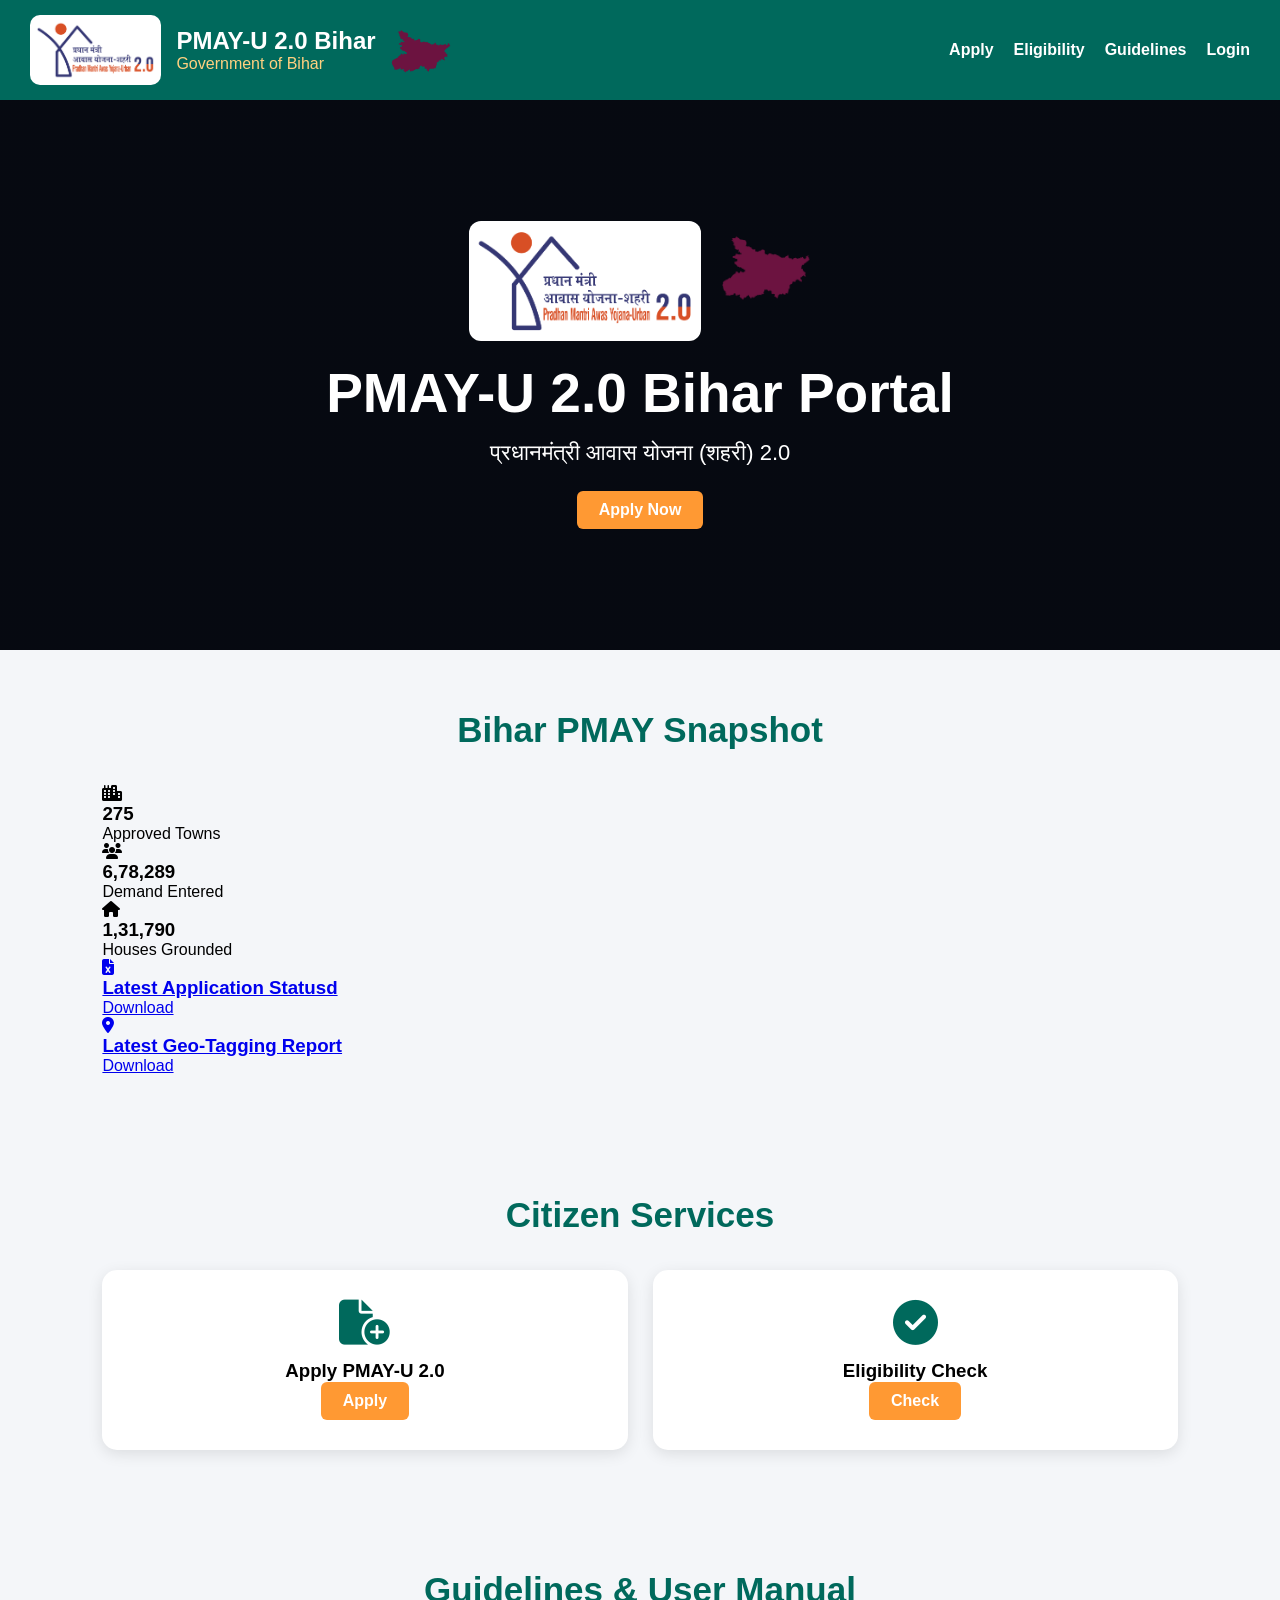
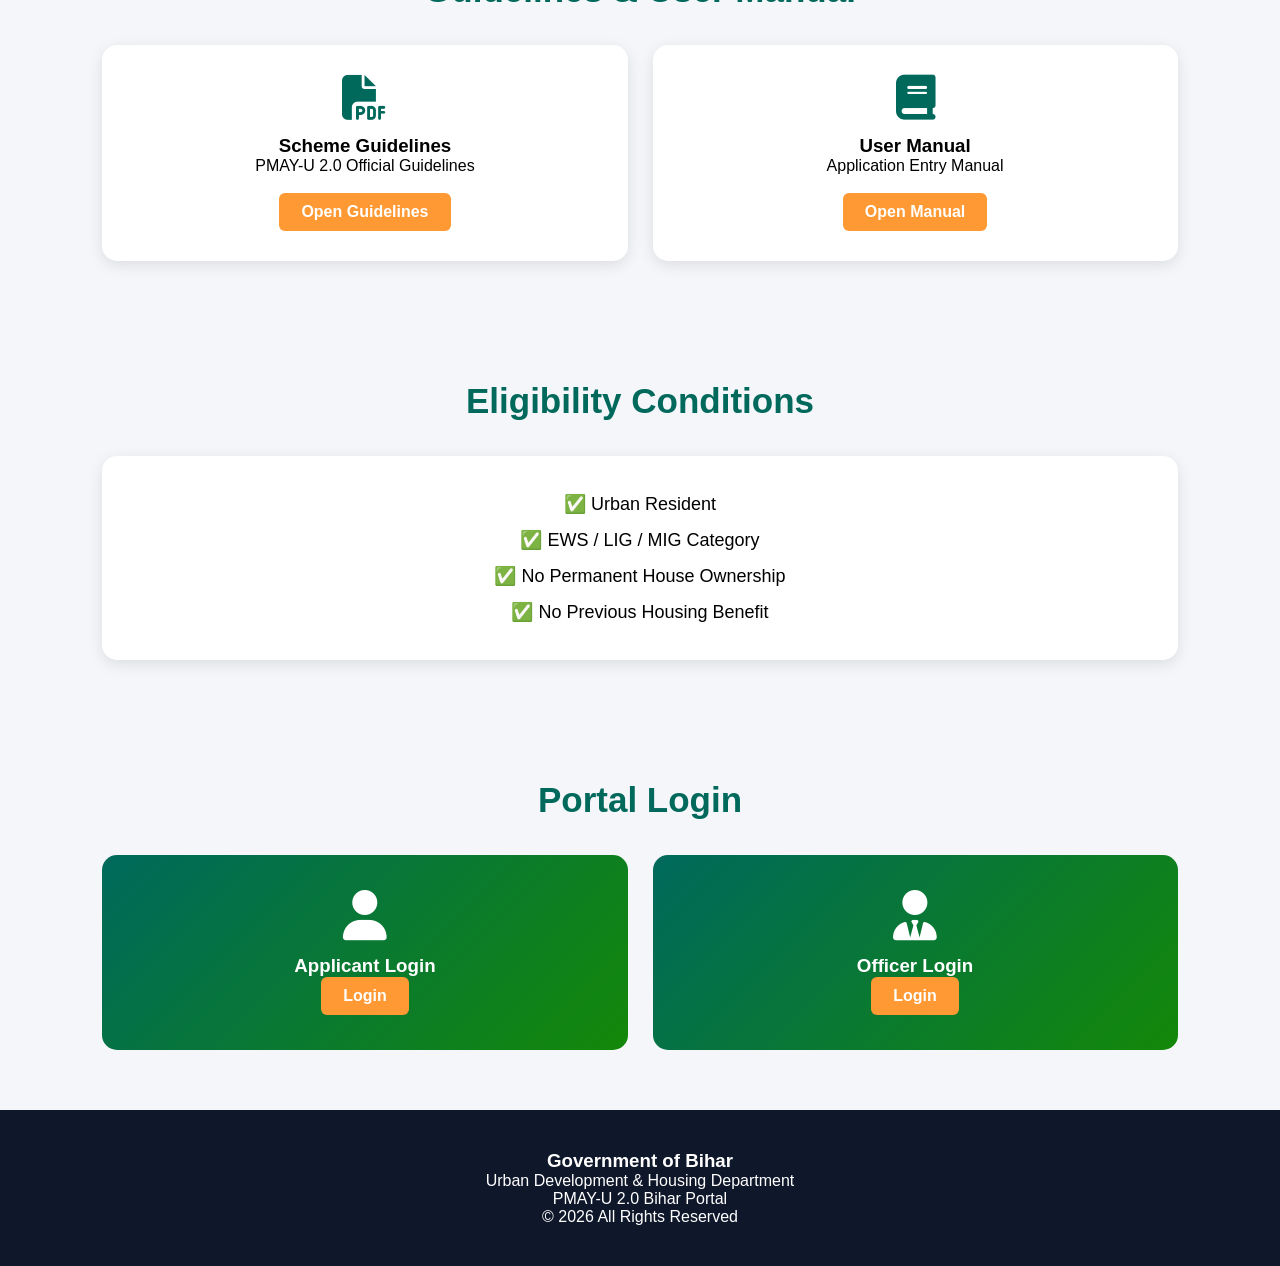
==== index.html @ 437e0c0e "Update index.html" ====
<!DOCTYPE html>
<html lang="hi">

<head>
    <meta charset="UTF-8">
    <meta name="viewport" content="width=device-width, initial-scale=1.0">
    <title>PMAY-U 2.0 Bihar Portal</title>

    <link rel="stylesheet" href="style.css">

    <link rel="stylesheet"
        href="https://cdnjs.cloudflare.com/ajax/libs/font-awesome/6.5.2/css/all.min.css">
</head>

<body>

    <!-- HEADER -->

    <header>
        <div class="navbar">

            <div class="logo-section">

                <img src="Image/pmay-logo.jpg" class="pmay-logo" alt="PMAY Logo">

                <div class="portal-title">
                    <h2>PMAY-U 2.0 Bihar</h2>
                    <p>Government of Bihar</p>
                </div>

                <img src="Image/State map_Bihar.jpg" class="bihar-map" alt="Bihar Map">

            </div>

            <div class="nav-links">
                <a href="#apply">Apply</a>
                <a href="#eligibility">Eligibility</a>
                <a href="#guidelines">Guidelines</a>
                <a href="#login">Login</a>
            </div>

        </div>
    </header>

    <!-- HERO -->

    <section class="hero">

        <div class="hero-content">

            <div class="hero-top">

                <img src="Image/pmay-logo.jpg" alt="PMAY Logo">

                <img src="Image/State map_Bihar.jpg" alt="Bihar Map">

            </div>

            <h1>PMAY-U 2.0 Bihar Portal</h1>

            <p>
                प्रधानमंत्री आवास योजना (शहरी) 2.0
            </p>

            <a href="https://pmaymis.gov.in/PMAYMIS2_2024/PMAY_SURVEY/EligiblityCheck.aspx"
                target="_blank"
                class="btn">
                Apply Now
            </a>

        </div>

    </section>

    <!-- STATS -->

    <section>

        <h2 class="section-title">Bihar PMAY Snapshot</h2>

        <div class="dashboard-grid">

    <div class="dashboard-card">
        <i class="fas fa-city"></i>
        <h3>275</h3>
        <p>Approved Towns</p>
    </div>

    <div class="dashboard-card">
        <i class="fas fa-users"></i>
        <h3>6,78,289</h3>
        <p>Demand Entered</p>
    </div>

    <div class="dashboard-card">
        <i class="fas fa-home"></i>
        <h3>1,31,790</h3>
        <p>Houses Grounded</p>
    </div>

    <a href="reports/Application_Status.xlsx"
       class="dashboard-card download-card">
        <i class="fas fa-file-excel"></i>
        <h3> Latest Application Statusd</h3>
        <p>Download</p>
    </a>

    <a href="reports/Geo_Tagging_Progress.xlsx"
       class="dashboard-card download-card">
        <i class="fas fa-map-marker-alt"></i>
        <h3>Latest Geo-Tagging Report</h3>
        <p>Download</p>
    </a>

</div>
    </section>

    <!-- SERVICES -->

    <section id="apply">

        <h2 class="section-title">Citizen Services</h2>

        <div class="services">

            <div class="service-card">

                <i class="fas fa-file-circle-plus"></i>

                <h3>Apply PMAY-U 2.0</h3>

                <a href="https://pmaymis.gov.in/PMAYMIS2_2024/PMAY_SURVEY/EligiblityCheck.aspx"
                    target="_blank"
                    class="btn">
                    Apply
                </a>

            </div>

            <div class="service-card">

                <i class="fas fa-circle-check"></i>

                <h3>Eligibility Check</h3>

                <a href="https://pmaymis.gov.in/PMAYMIS2_2024/PMAY_SURVEY/EligiblityCheck.aspx"
                    target="_blank"
                    class="btn">
                    Check
                </a>

            </div>

        </div>

    </section>

    <!-- GUIDELINES -->

  <section id="guidelines">

    <h2 class="section-title">
        Guidelines & User Manual
    </h2>

    <div class="services">

        <div class="service-card">

            <i class="fas fa-file-pdf"></i>

            <h3>Scheme Guidelines</h3>

            <p>PMAY-U 2.0 Official Guidelines</p>

            <br>

            <a href="https://pmaymis.gov.in/PMAYMIS2_2024/Scheme_Guidelines.aspx#gsc.tab=0"
               target="_blank"
               class="btn">

               Open Guidelines

            </a>

        </div>

        <div class="service-card">

            <i class="fas fa-book"></i>

            <h3>User Manual</h3>

            <p>Application Entry Manual</p>

            <br>

            <a href="https://pmaymis.gov.in/PMAYMIS2_2024/PDF/UserManual/BeneficairyApplication_for_SoP_27_12_24.pdf"
               target="_blank"
               class="btn">

               Open Manual

            </a>

        </div>

    </div>

</section>

    <!-- ELIGIBILITY -->

    <section id="eligibility">

        <h2 class="section-title">Eligibility Conditions</h2>

        <div class="card">

            <p class="eligibility-text">

                ✅ Urban Resident <br>
                ✅ EWS / LIG / MIG Category <br>
                ✅ No Permanent House Ownership <br>
                ✅ No Previous Housing Benefit

            </p>

        </div>

    </section>

    <!-- LOGIN -->

    <section id="login">

        <h2 class="section-title">Portal Login</h2>

        <div class="login-grid">

            <div class="login-card">

                <i class="fas fa-user"></i>

                <h3>Applicant Login</h3>

                <a href="https://pmaymis.gov.in/PMAYMIS2_2024/PMAY_SURVEY/Applicant_Login.aspx"
                    target="_blank"
                    class="btn">
                    Login
                </a>

            </div>

            <div class="login-card">

                <i class="fas fa-user-tie"></i>

                <h3>Officer Login</h3>

                <a href="https://pmaymis.gov.in/PMAYMIS2_2024/Auth/Login.aspx"
                    target="_blank"
                    class="btn">
                    Login
                </a>

            </div>

        </div>

    </section>

    <footer>

        <h3>Government of Bihar</h3>

        <p>Urban Development & Housing Department</p>

        <p>PMAY-U 2.0 Bihar Portal</p>

        <p>© 2026 All Rights Reserved</p>

    </footer>

</body>

</html>
---- style.css ----
*{
margin:0;
padding:0;
box-sizing:border-box;
font-family:Segoe UI,sans-serif;
}

body{
background:#f4f6f9;
}

header{
background:#00695c;
padding:15px 30px;
position:sticky;
top:0;
z-index:1000;
}

.navbar{
display:flex;
justify-content:space-between;
align-items:center;
}

.logo-section{
display:flex;
align-items:center;
gap:15px;
}

.pmay-logo{
height:70px;
background:white;
padding:5px;
border-radius:10px;
}

.bihar-map{
height:60px;
border-radius:8px;
}

.portal-title h2{
color:white;
}

.portal-title p{
color:#ffd180;
}

.nav-links{
display:flex;
gap:20px;
}

.nav-links a{
color:white;
text-decoration:none;
font-weight:bold;
}

.hero{
height:550px;
background:linear-gradient(rgba(0,0,0,.6),rgba(0,0,0,.6));
display:flex;
justify-content:center;
align-items:center;
text-align:center;
color:white;
background-color:#0f172a;
}

.hero-top{
display:flex;
justify-content:center;
gap:20px;
margin-bottom:20px;
}

.hero-top img:first-child{
height:120px;
background:white;
padding:5px;
border-radius:12px;
}

.hero-top img:last-child{
height:90px;
}

.hero h1{
font-size:55px;
margin-bottom:15px;
}

.hero p{
font-size:22px;
margin-bottom:25px;
}

.btn{
display:inline-block;
padding:12px 25px;
background:#ff9933;
color:white;
text-decoration:none;
border-radius:8px;
font-weight:bold;
}

.btn{
    display:inline-block;
    padding:10px 22px;
    background:#ff9933;
    color:#fff;
    text-decoration:none;
    border-radius:6px;
    font-weight:600;
    transition:.3s;
}

.btn:hover{
    background:#e67e00;
}

section{
padding:60px 8%;
}

.section-title{
text-align:center;
margin-bottom:35px;
color:#00695c;
font-size:35px;
}

.stats,
.services,
.login-grid{
display:grid;
grid-template-columns:repeat(auto-fit,minmax(250px,1fr));
gap:25px;
}

.card,
.service-card{
background:white;
padding:30px;
border-radius:15px;
box-shadow:0 4px 15px rgba(0,0,0,.1);
text-align:center;
}

.card i,
.service-card i{
font-size:45px;
color:#00695c;
margin-bottom:15px;
}

.login-card{
background:linear-gradient(135deg,#00695c,#138808);
padding:35px;
color:white;
border-radius:15px;
text-align:center;
}

.login-card i{
font-size:50px;
margin-bottom:15px;
}

.eligibility-text{
font-size:18px;
line-height:2;
}

footer{
background:#0f172a;
color:white;
text-align:center;
padding:40px;
}

@media(max-width:768px){

.navbar{
flex-direction:column;
gap:15px;
}

.nav-links{
flex-wrap:wrap;
justify-content:center;
}

.hero h1{
font-size:36px;
}

.hero p{
font-size:18px;
}

.pmay-logo{
height:55px;
}

.bihar-map{
height:45px;
}

}
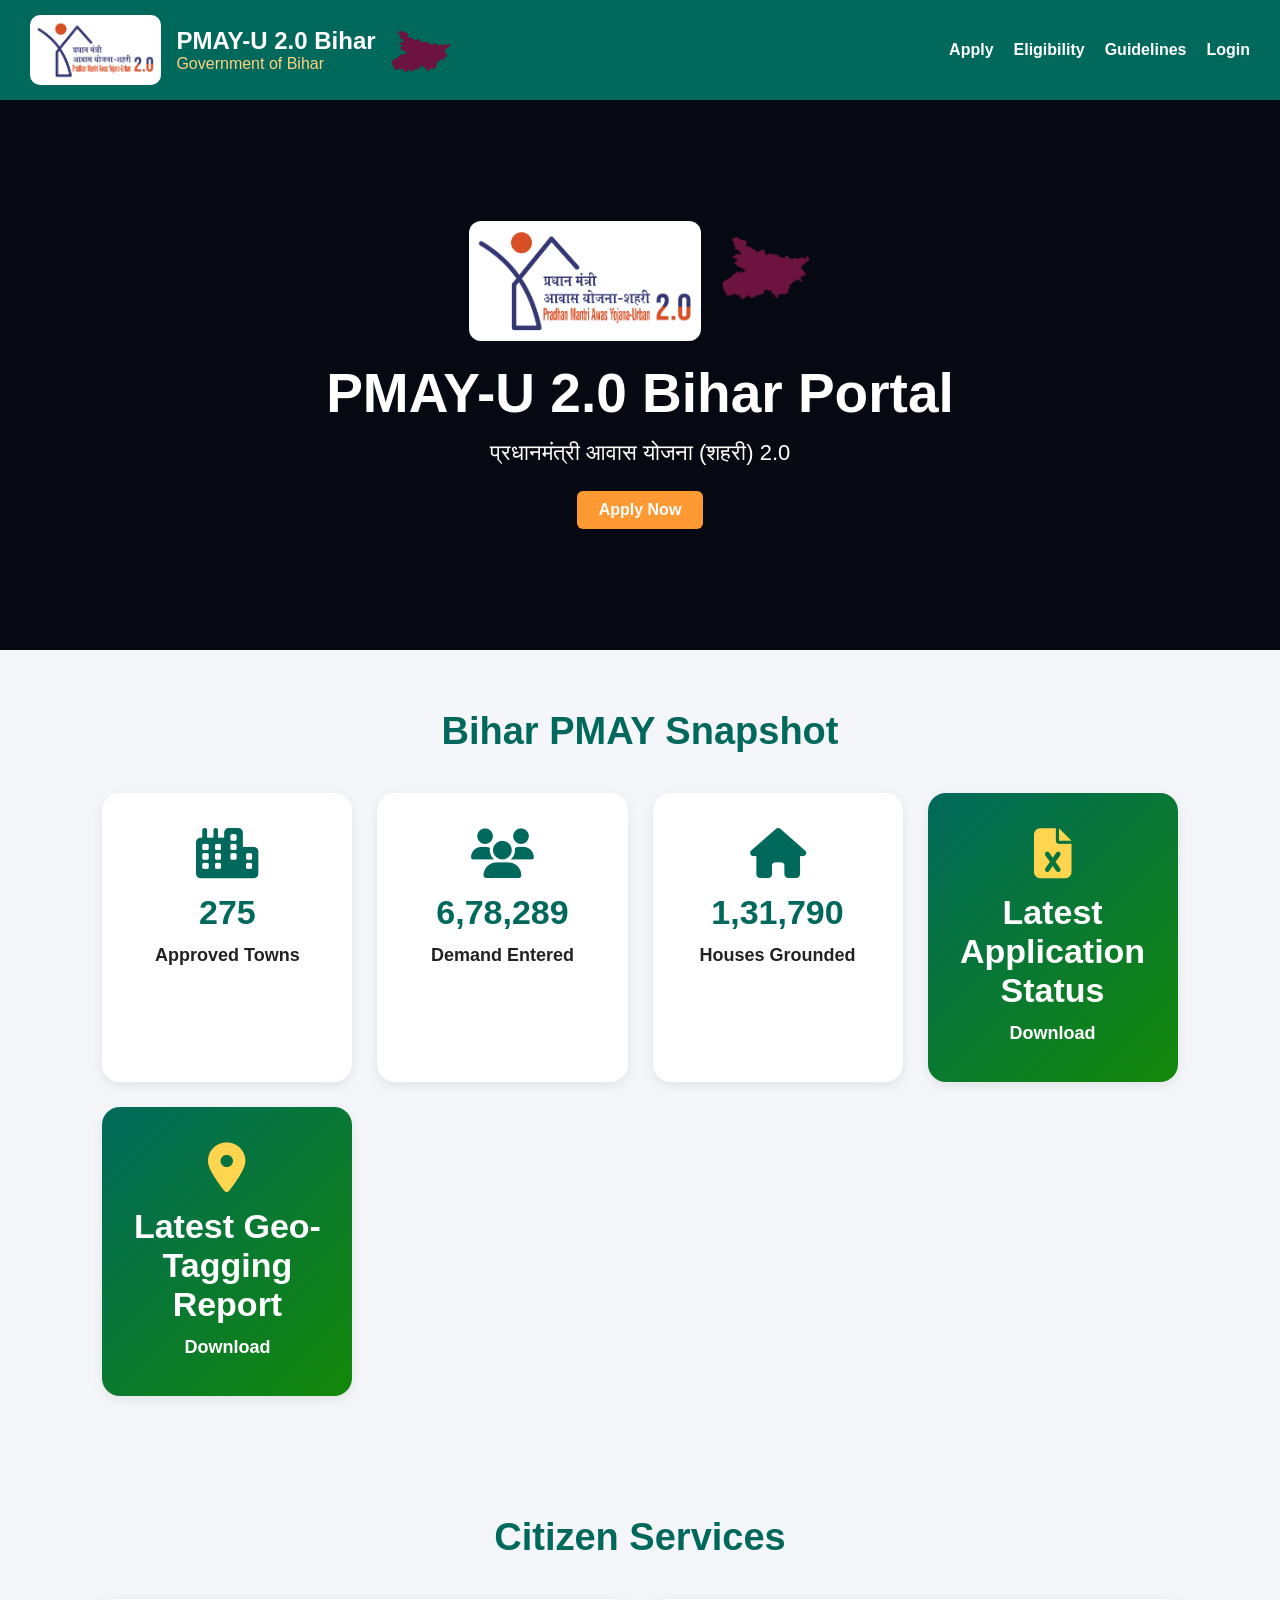
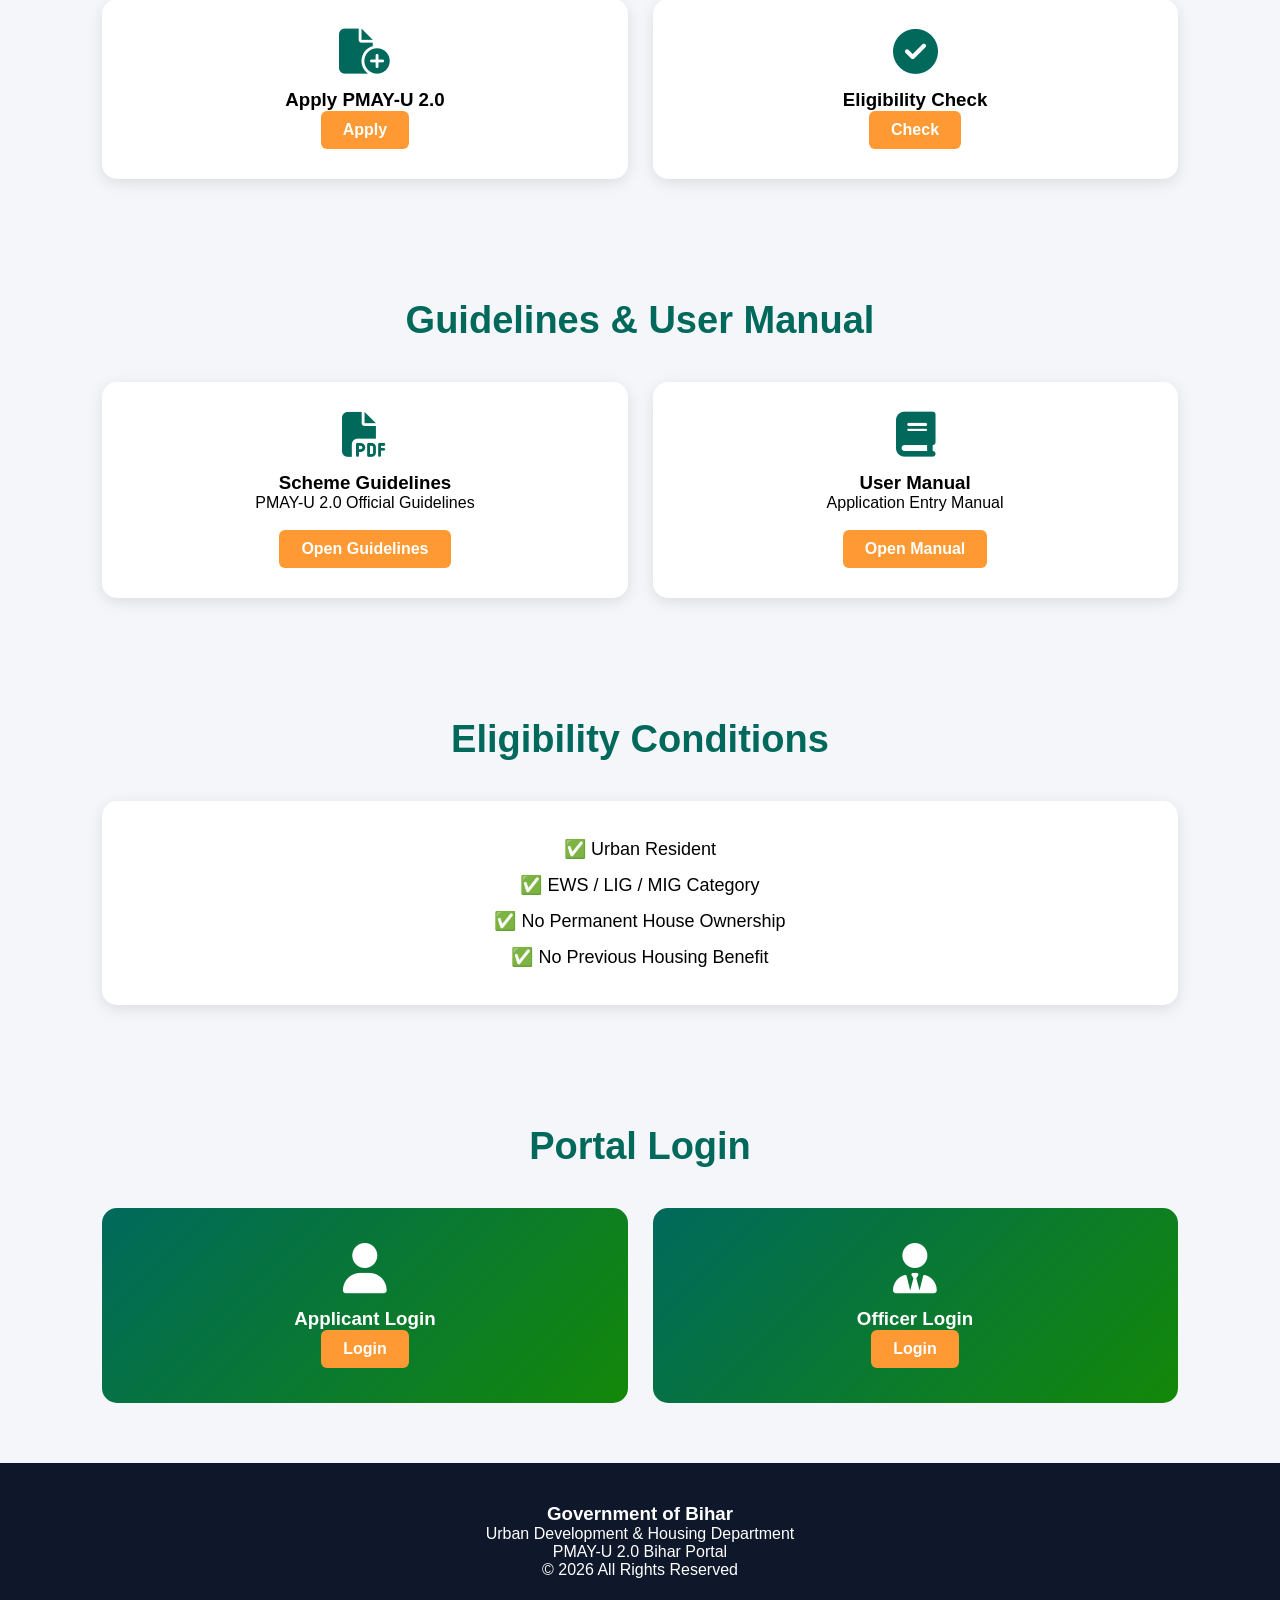
==== commit 93815836: "Update index.html" ====
--- a/index.html
+++ b/index.html
@@ -101,7 +101,7 @@
     <a href="reports/Application_Status.xlsx"
        class="dashboard-card download-card">
         <i class="fas fa-file-excel"></i>
-        <h3> Latest Application Statusd</h3>
+        <h3> Latest Application Status</h3>
         <p>Download</p>
     </a>
 
--- a/style.css
+++ b/style.css
@@ -213,3 +213,148 @@
 }
 
 }
+
+/* =========================
+   PMAY BIHAR SNAPSHOT CSS
+========================= */
+
+*{
+    margin:0;
+    padding:0;
+    box-sizing:border-box;
+    font-family:'Segoe UI',sans-serif;
+}
+
+body{
+    background:#f4f6f9;
+}
+
+/* Section */
+
+.snapshot{
+    padding:60px 8%;
+}
+
+.section-title{
+    text-align:center;
+    font-size:38px;
+    font-weight:700;
+    color:#00695c;
+    margin-bottom:40px;
+}
+
+/* Grid */
+
+.dashboard-grid{
+    display:grid;
+    grid-template-columns:repeat(auto-fit,minmax(250px,1fr));
+    gap:25px;
+}
+
+/* Cards */
+
+.dashboard-card{
+    background:#ffffff;
+    border-radius:18px;
+    padding:35px 25px;
+    text-align:center;
+    text-decoration:none;
+    color:#222;
+
+    box-shadow:
+    0 4px 12px rgba(0,0,0,0.08);
+
+    transition:all .3s ease;
+}
+
+.dashboard-card:hover{
+    transform:translateY(-8px);
+    box-shadow:
+    0 12px 25px rgba(0,0,0,0.15);
+}
+
+/* Icons */
+
+.dashboard-card i{
+    font-size:50px;
+    margin-bottom:15px;
+    color:#00695c;
+}
+
+/* Numbers */
+
+.dashboard-card h3{
+    font-size:34px;
+    color:#00695c;
+    margin-bottom:10px;
+    font-weight:700;
+}
+
+/* Text */
+
+.dashboard-card p{
+    font-size:18px;
+    font-weight:600;
+    line-height:1.5;
+}
+
+/* Download Cards */
+
+.download-card{
+    background:linear-gradient(
+    135deg,
+    #00695c,
+    #138808
+    );
+
+    color:#ffffff;
+}
+
+.download-card i{
+    color:#ffd54f;
+}
+
+.download-card h3{
+    color:#ffffff;
+}
+
+.download-card p{
+    color:#ffffff;
+}
+
+.download-card:hover{
+    background:linear-gradient(
+    135deg,
+    #004d40,
+    #0b6405
+    );
+}
+
+/* Mobile */
+
+@media(max-width:768px){
+
+    .snapshot{
+        padding:40px 5%;
+    }
+
+    .section-title{
+        font-size:30px;
+    }
+
+    .dashboard-card{
+        padding:30px 20px;
+    }
+
+    .dashboard-card h3{
+        font-size:28px;
+    }
+
+    .dashboard-card p{
+        font-size:16px;
+    }
+
+    .dashboard-card i{
+        font-size:42px;
+    }
+}
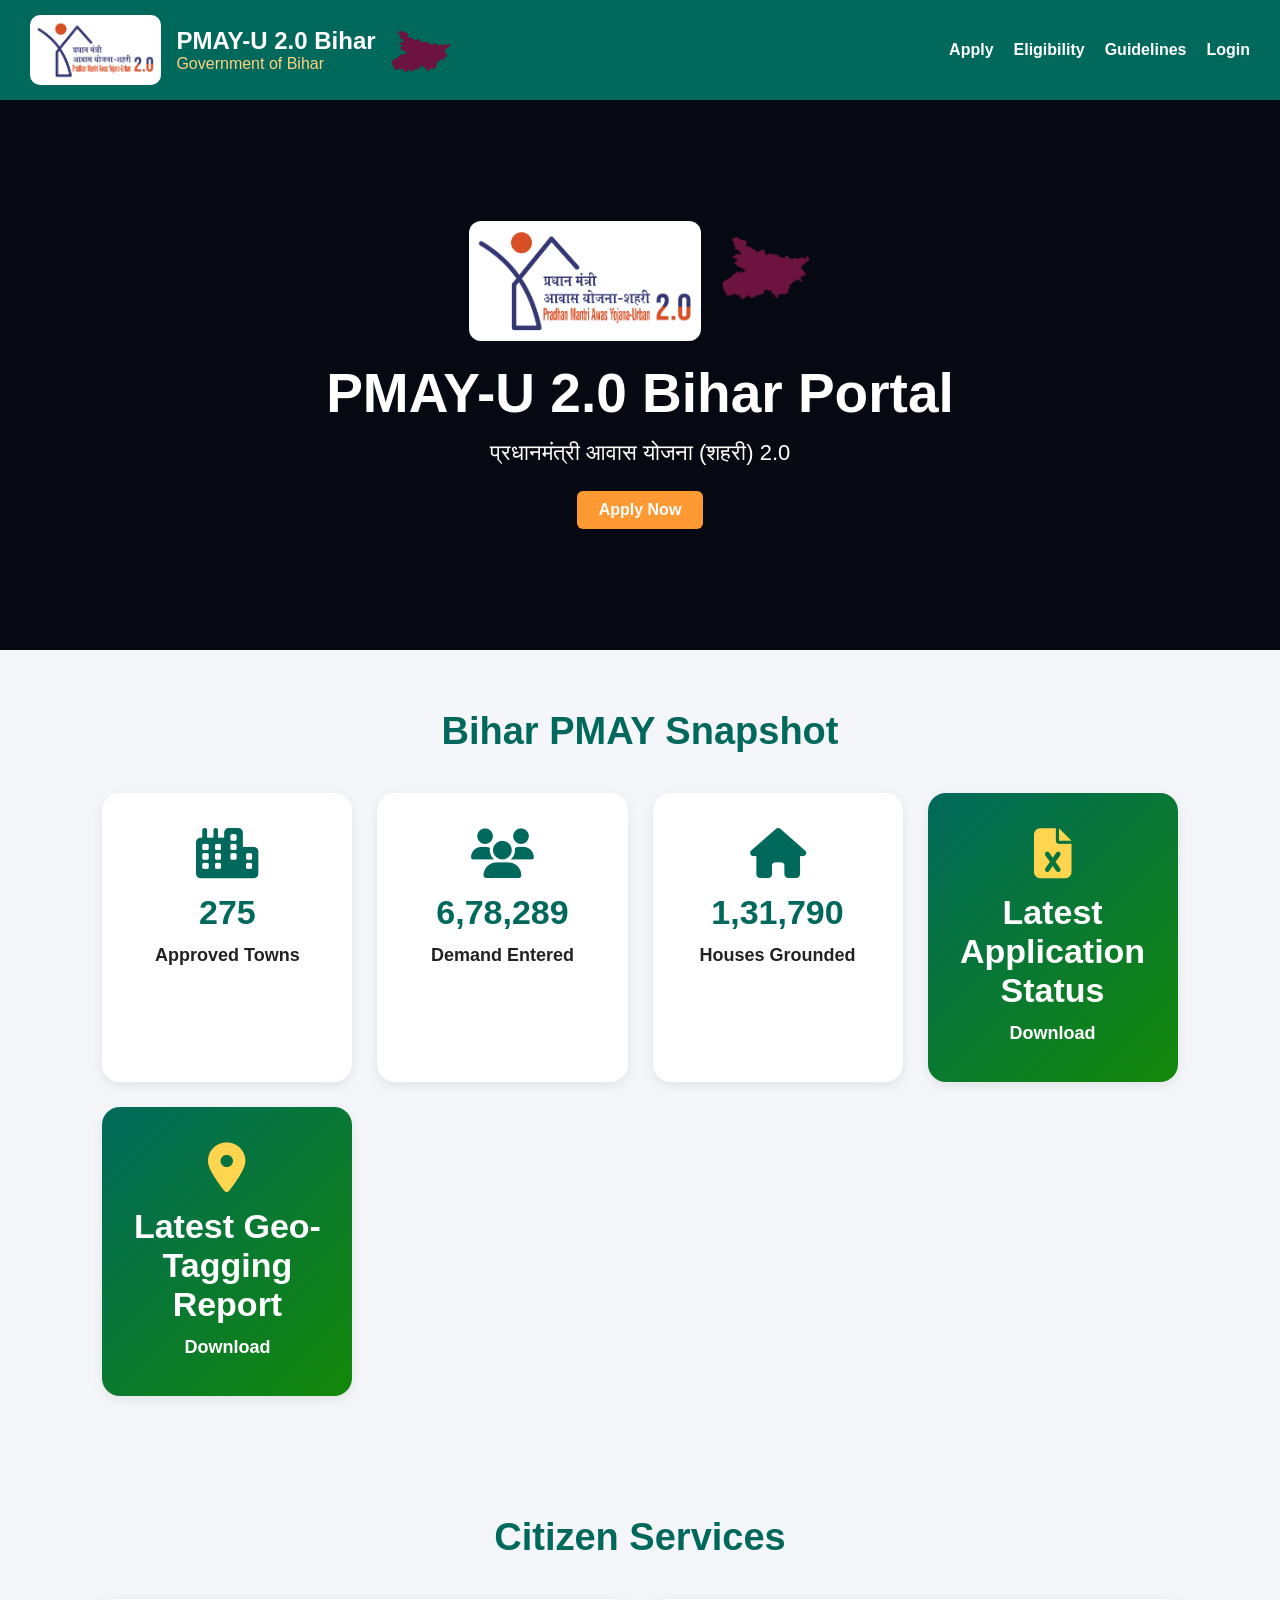
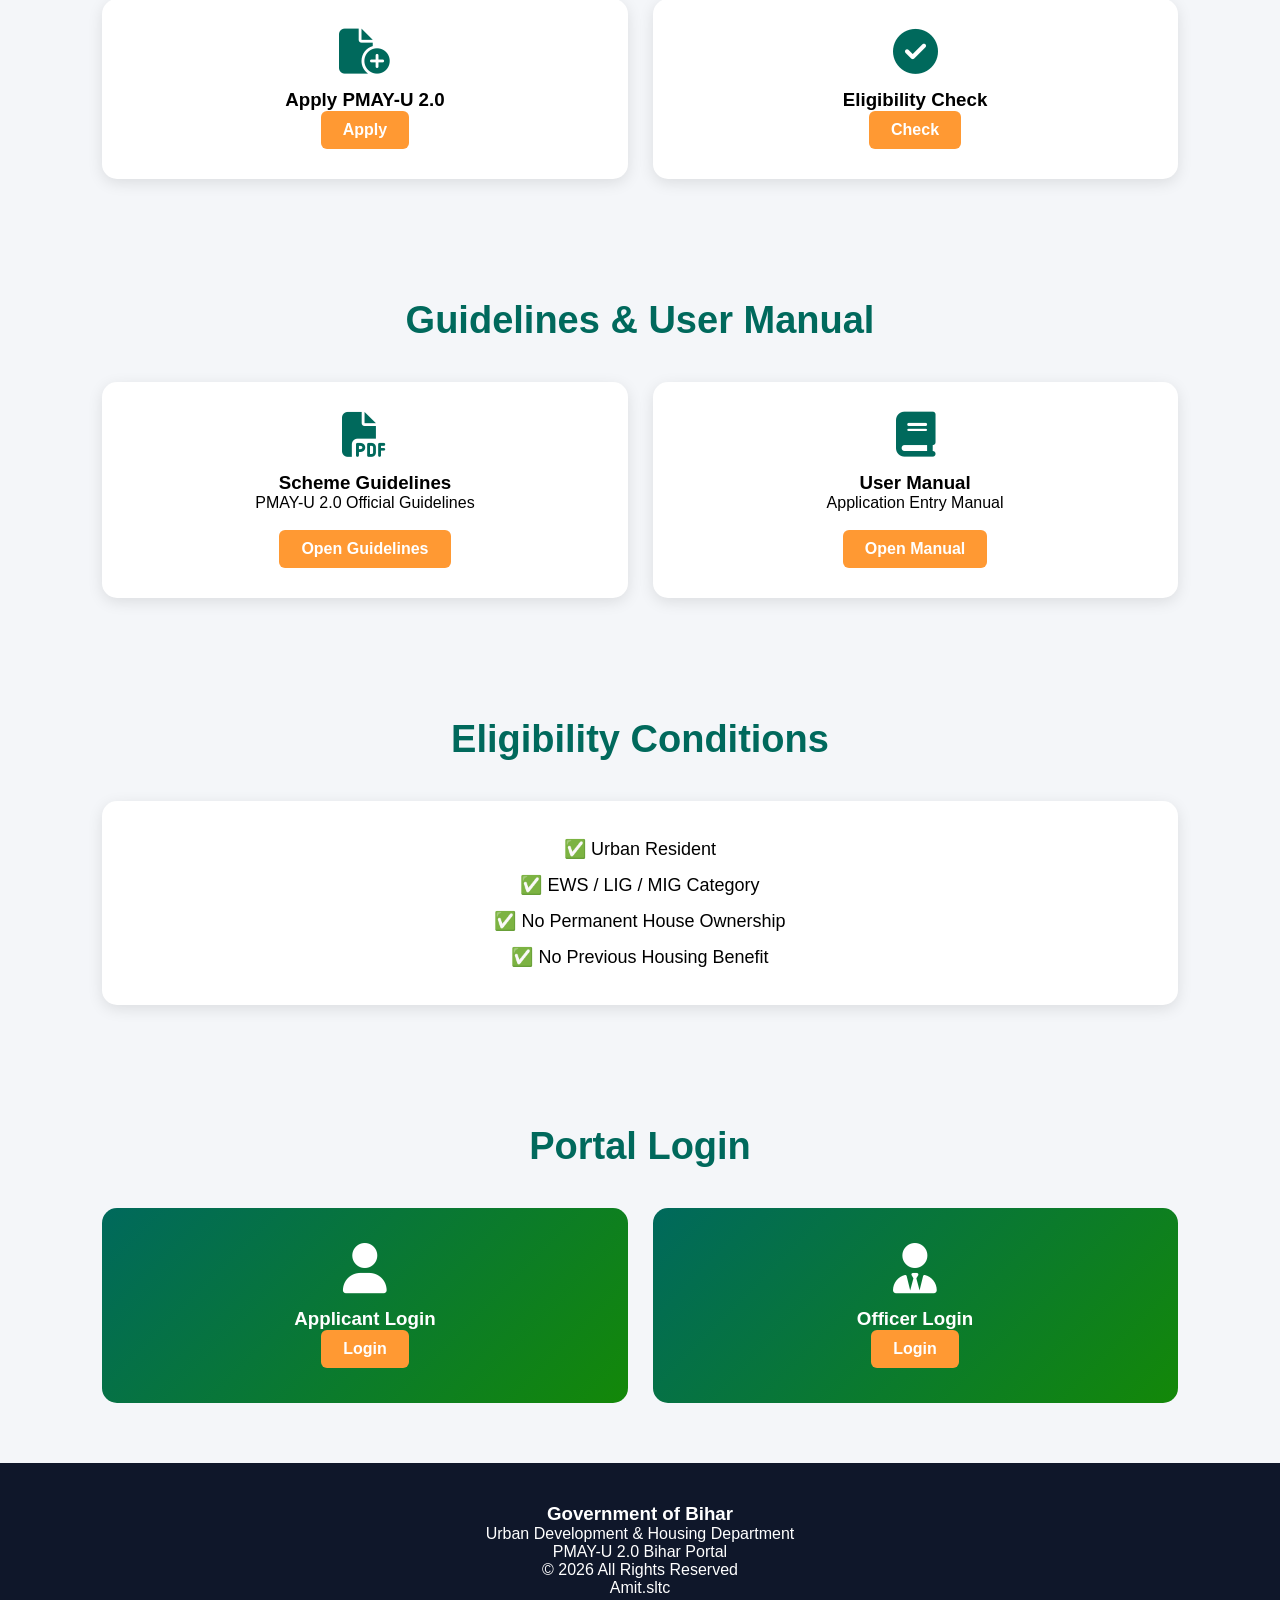
==== commit 8977000a: "Update index.html" ====
--- a/index.html
+++ b/index.html
@@ -279,7 +279,7 @@
         <p>PMAY-U 2.0 Bihar Portal</p>
 
         <p>© 2026 All Rights Reserved</p>
-
+        <p>Amit.sltc </p>
     </footer>
 
 </body>
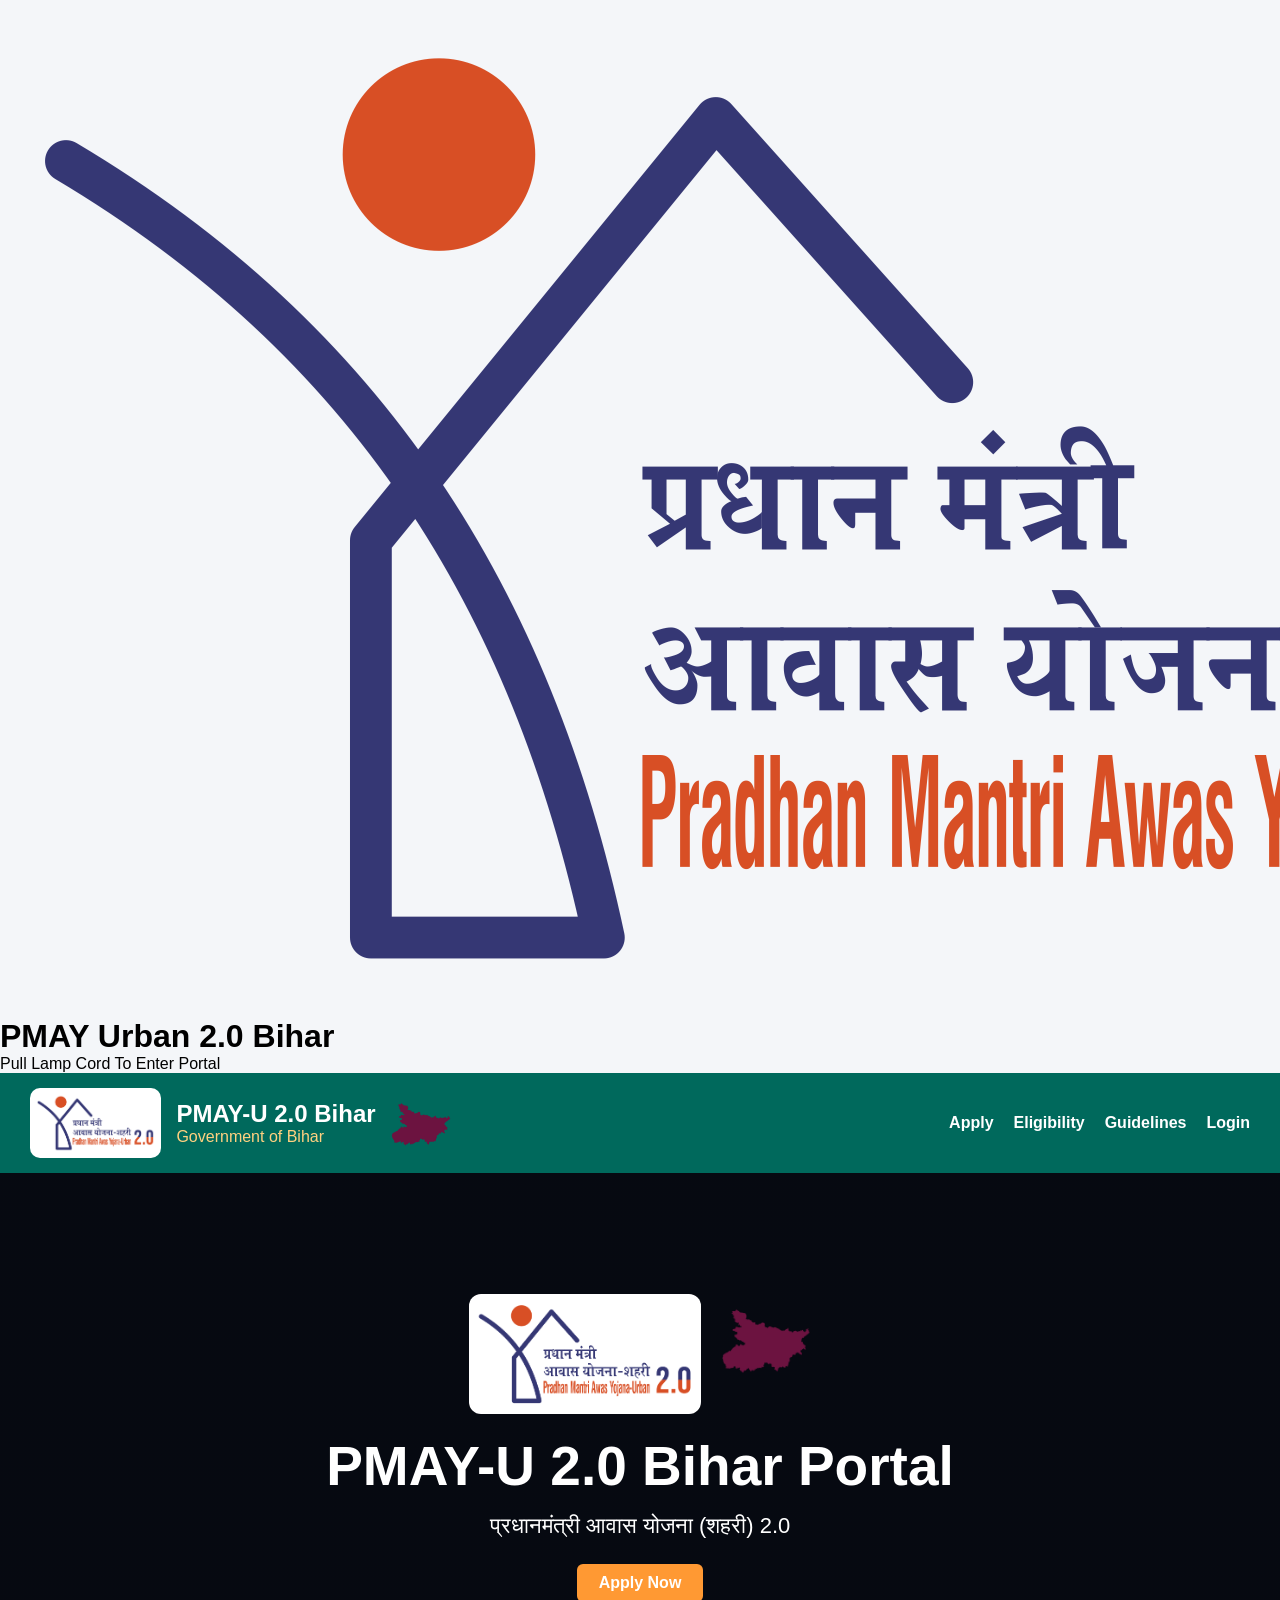
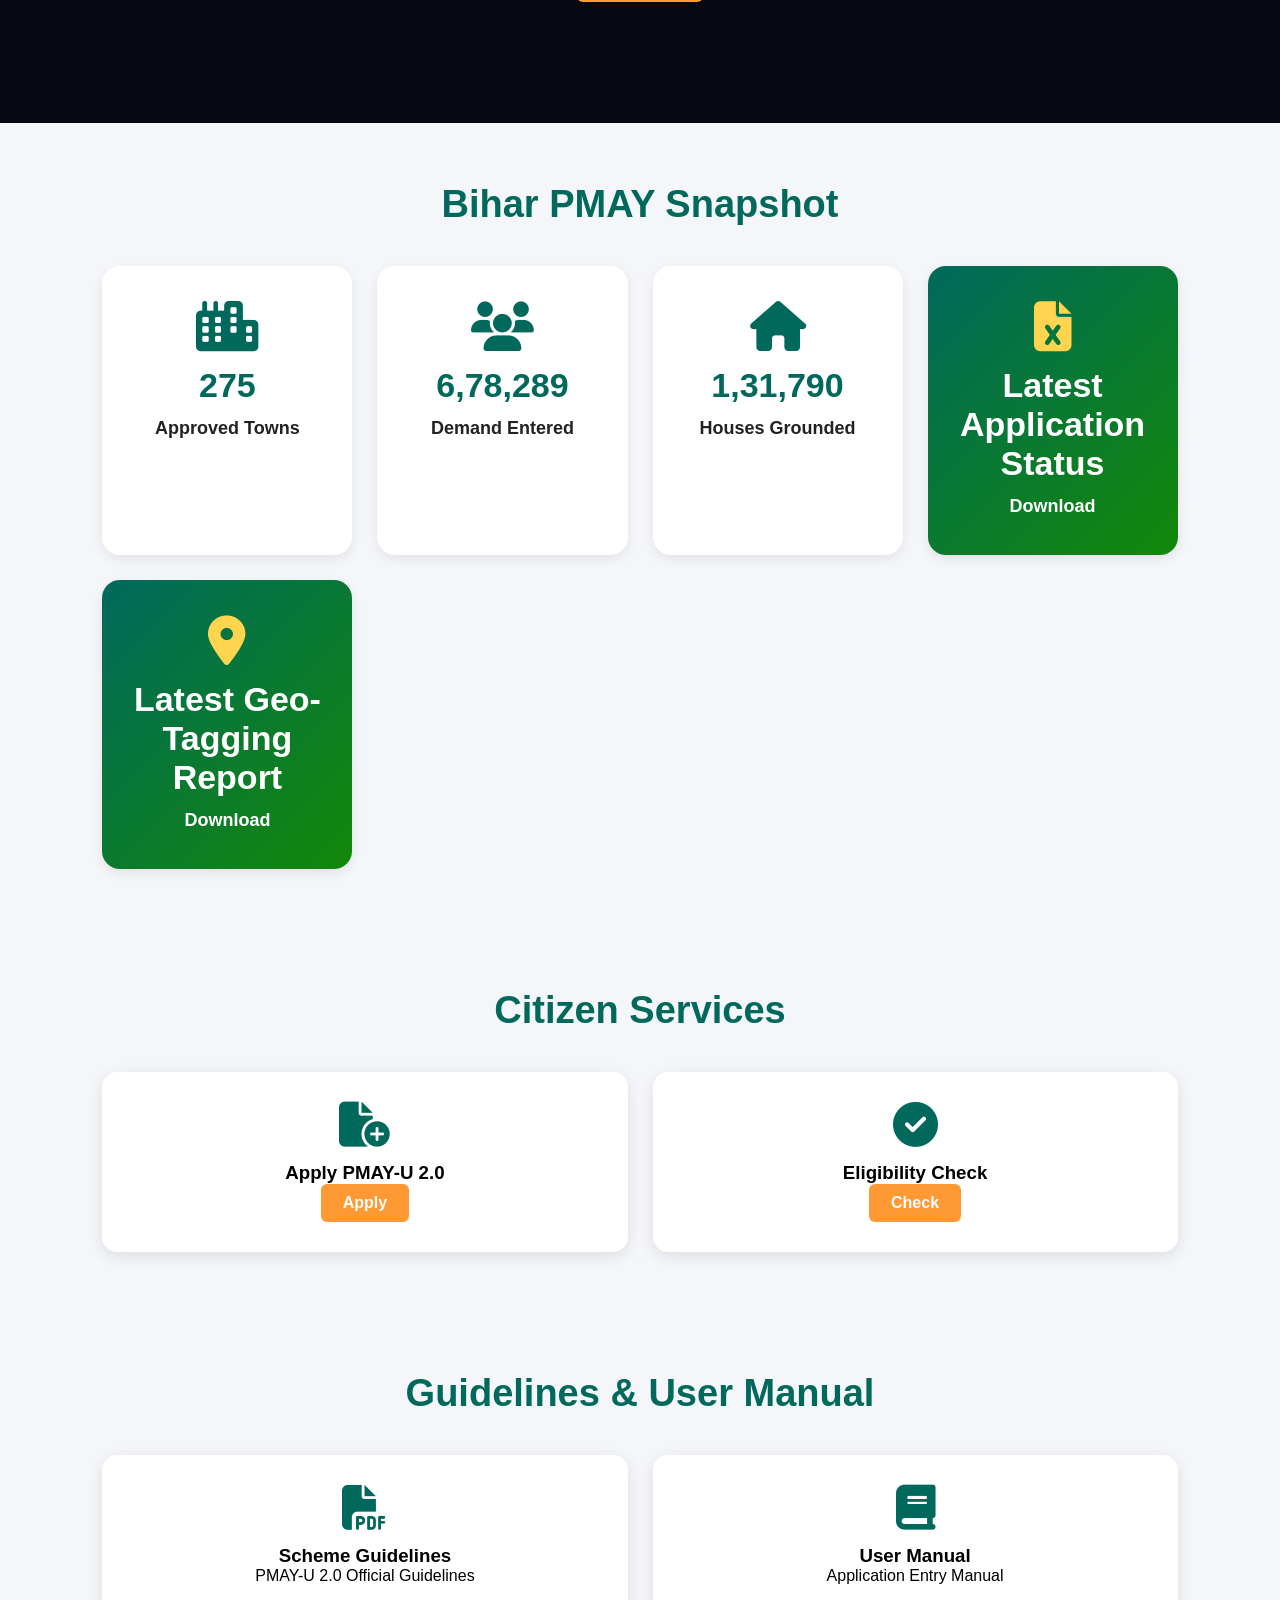
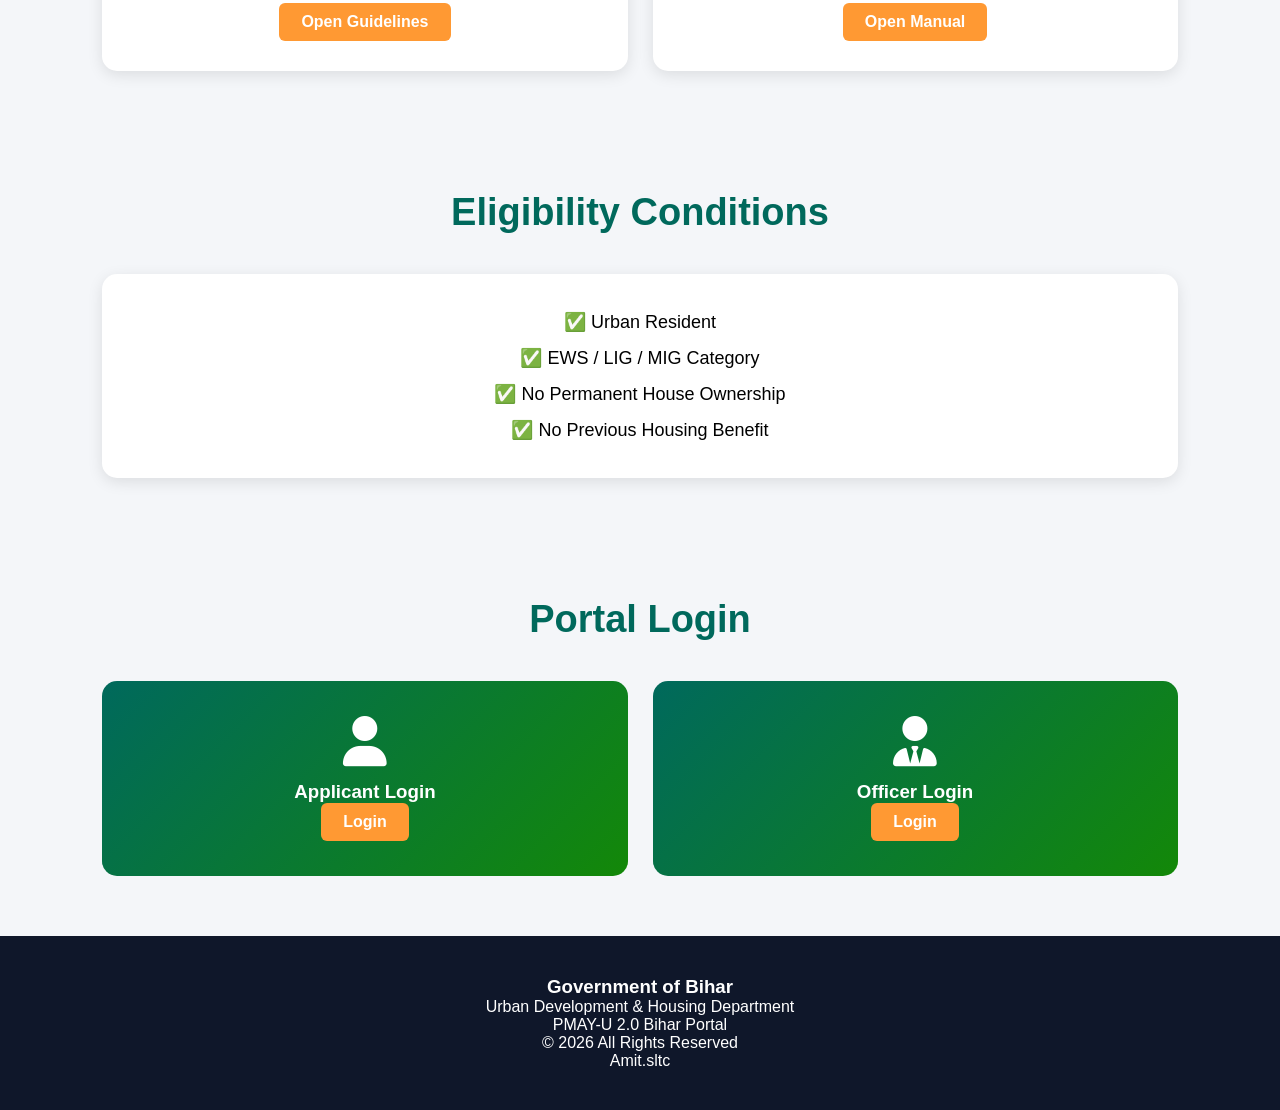
==== commit 045786c5: "Update index.html" ====
--- a/index.html
+++ b/index.html
@@ -13,7 +13,32 @@
 </head>
 
 <body>
-
+<!-- Welcome Screen Start -->
+<div id="welcomeScreen">
+
+    <div class="lamp-container">
+
+        <div id="lightGlow"></div>
+
+        <div class="lamp-head">
+            <div id="bulb"></div>
+        </div>
+
+        <div id="rope">
+            <div class="rope-ball"></div>
+        </div>
+
+    </div>
+
+    <div class="welcome-content">
+        <img src="Image/pmay-logo.jpg" class="welcome-logo">
+        <h1>PMAY Urban 2.0 Bihar</h1>
+        <p>Pull Lamp Cord To Enter Portal</p>
+    </div>
+
+</div>
+
+<div id="portalContent">
     <!-- HEADER -->
 
     <header>
@@ -281,6 +306,9 @@
         <p>© 2026 All Rights Reserved</p>
         <p>Amit.sltc </p>
     </footer>
+</div>
+
+<script src="script.js"></script>
 
 </body>
 
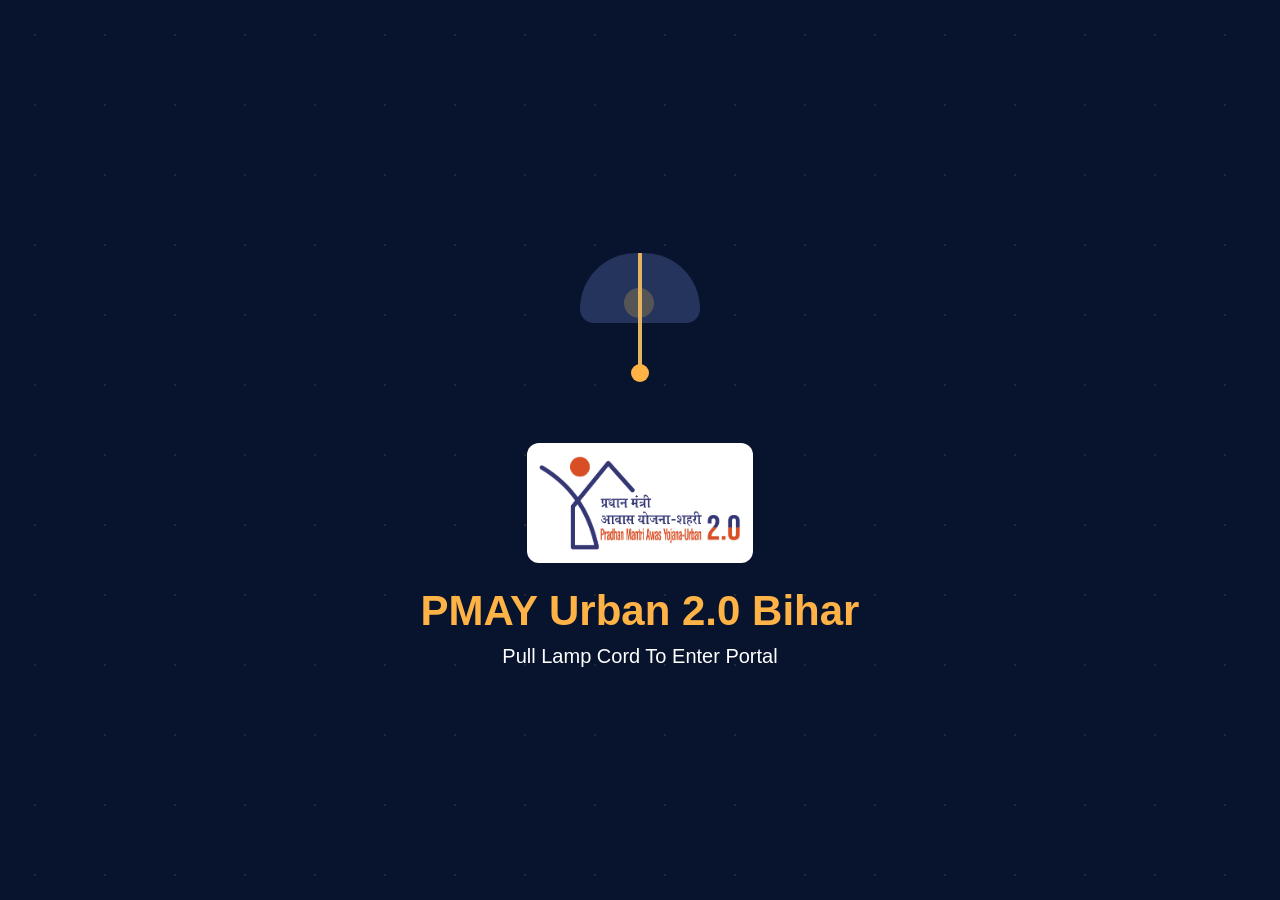
==== commit 2856ef89: "Update index.html" ====
--- a/index.html
+++ b/index.html
@@ -87,11 +87,9 @@
                 प्रधानमंत्री आवास योजना (शहरी) 2.0
             </p>
 
-            <a href="https://pmaymis.gov.in/PMAYMIS2_2024/PMAY_SURVEY/EligiblityCheck.aspx"
-                target="_blank"
-                class="btn">
-                Apply Now
-            </a>
+            <a href="#applicationForm" class="btn">
+   		Apply
+	</a>
 
         </div>
 
@@ -154,11 +152,9 @@
 
                 <h3>Apply PMAY-U 2.0</h3>
 
-                <a href="https://pmaymis.gov.in/PMAYMIS2_2024/PMAY_SURVEY/EligiblityCheck.aspx"
-                    target="_blank"
-                    class="btn">
-                    Apply
-                </a>
+                <a href="#applicationForm" class="btn">
+   			 Apply
+		</a>
 
             </div>
 
@@ -180,6 +176,198 @@
 
     </section>
 
+<!-- PMAY APPLICATION FORM START -->
+
+<section id="applicationForm">
+
+<h2 class="section-title">
+PMAY-U 2.0 Online Application Form
+</h2>
+
+<div class="step-indicator">
+Step <span id="stepNumber">1</span> of 7
+</div>
+
+<form id="pmayForm">
+
+<div class="form-step active">
+
+<h3>Eligibility Check</h3>
+
+<label>Annual Household Income</label>
+<input type="number" required>
+
+<label>Own Pucca House?</label>
+<select required>
+<option>No</option>
+<option>Yes</option>
+</select>
+
+<label>Housing Benefit Taken Earlier?</label>
+<select required>
+<option>No</option>
+<option>Yes</option>
+</select>
+
+</div>
+
+<div class="form-step">
+
+<h3>Aadhaar Verification</h3>
+
+<input type="text"
+placeholder="Aadhaar Number"
+required>
+
+<input type="text"
+placeholder="Name as per Aadhaar"
+required>
+
+<input type="text"
+placeholder="Enter OTP">
+
+</div>
+
+<div class="form-step">
+
+<h3>Personal Details</h3>
+
+<input type="text"
+placeholder="Applicant Name"
+required>
+
+<input type="date">
+
+<input type="text"
+placeholder="Mobile Number">
+
+<input type="email"
+placeholder="Email ID">
+
+<select>
+<option>Male</option>
+<option>Female</option>
+<option>Other</option>
+</select>
+
+<input type="text"
+placeholder="Father Name">
+
+<input type="text"
+placeholder="Mother Name">
+
+</div>
+
+<div class="form-step">
+
+<h3>Family Details</h3>
+
+<input type="text"
+placeholder="Family Member Name">
+
+<input type="text"
+placeholder="Relation">
+
+<input type="text"
+placeholder="Occupation">
+
+<input type="text"
+placeholder="Family Member Aadhaar">
+
+</div>
+
+<div class="form-step">
+
+<h3>Address & Household Details</h3>
+
+<input type="text"
+placeholder="Category (EWS/LIG/MIG)">
+
+<input type="text"
+placeholder="House Type">
+
+<textarea
+placeholder="Present Address">
+</textarea>
+
+<textarea
+placeholder="Permanent Address">
+</textarea>
+
+<textarea
+placeholder="Construction Site Address">
+</textarea>
+
+</div>
+
+<div class="form-step">
+
+<h3>Bank & Documents</h3>
+
+<input type="text"
+placeholder="Bank Account Number">
+
+<input type="text"
+placeholder="IFSC Code">
+
+<label>Aadhaar Upload</label>
+<input type="file">
+
+<label>Income Certificate</label>
+<input type="file">
+
+<label>Land Document</label>
+<input type="file">
+
+</div>
+
+<div class="form-step">
+
+<h3>Declaration</h3>
+
+<label>
+<input type="checkbox" required>
+I hereby declare that all information furnished is correct.
+</label>
+
+<br><br>
+
+<div id="applicationId"></div>
+
+</div>
+
+<div class="form-navigation">
+
+<button
+type="button"
+id="prevBtn"
+class="btn">
+Previous
+</button>
+
+<button
+type="button"
+id="nextBtn"
+class="btn">
+Next
+</button>
+
+<button
+type="submit"
+id="submitBtn"
+class="btn">
+Final Save
+</button>
+
+</div>
+
+</form>
+
+</section>
+
+<!-- PMAY APPLICATION FORM END -->
+
+
     <!-- GUIDELINES -->
 
   <section id="guidelines">
--- a/style.css
+++ b/style.css
@@ -1,222 +1,6 @@
-*{
-margin:0;
-padding:0;
-box-sizing:border-box;
-font-family:Segoe UI,sans-serif;
-}
-
-body{
-background:#f4f6f9;
-}
-
-header{
-background:#00695c;
-padding:15px 30px;
-position:sticky;
-top:0;
-z-index:1000;
-}
-
-.navbar{
-display:flex;
-justify-content:space-between;
-align-items:center;
-}
-
-.logo-section{
-display:flex;
-align-items:center;
-gap:15px;
-}
-
-.pmay-logo{
-height:70px;
-background:white;
-padding:5px;
-border-radius:10px;
-}
-
-.bihar-map{
-height:60px;
-border-radius:8px;
-}
-
-.portal-title h2{
-color:white;
-}
-
-.portal-title p{
-color:#ffd180;
-}
-
-.nav-links{
-display:flex;
-gap:20px;
-}
-
-.nav-links a{
-color:white;
-text-decoration:none;
-font-weight:bold;
-}
-
-.hero{
-height:550px;
-background:linear-gradient(rgba(0,0,0,.6),rgba(0,0,0,.6));
-display:flex;
-justify-content:center;
-align-items:center;
-text-align:center;
-color:white;
-background-color:#0f172a;
-}
-
-.hero-top{
-display:flex;
-justify-content:center;
-gap:20px;
-margin-bottom:20px;
-}
-
-.hero-top img:first-child{
-height:120px;
-background:white;
-padding:5px;
-border-radius:12px;
-}
-
-.hero-top img:last-child{
-height:90px;
-}
-
-.hero h1{
-font-size:55px;
-margin-bottom:15px;
-}
-
-.hero p{
-font-size:22px;
-margin-bottom:25px;
-}
-
-.btn{
-display:inline-block;
-padding:12px 25px;
-background:#ff9933;
-color:white;
-text-decoration:none;
-border-radius:8px;
-font-weight:bold;
-}
-
-.btn{
-    display:inline-block;
-    padding:10px 22px;
-    background:#ff9933;
-    color:#fff;
-    text-decoration:none;
-    border-radius:6px;
-    font-weight:600;
-    transition:.3s;
-}
-
-.btn:hover{
-    background:#e67e00;
-}
-
-section{
-padding:60px 8%;
-}
-
-.section-title{
-text-align:center;
-margin-bottom:35px;
-color:#00695c;
-font-size:35px;
-}
-
-.stats,
-.services,
-.login-grid{
-display:grid;
-grid-template-columns:repeat(auto-fit,minmax(250px,1fr));
-gap:25px;
-}
-
-.card,
-.service-card{
-background:white;
-padding:30px;
-border-radius:15px;
-box-shadow:0 4px 15px rgba(0,0,0,.1);
-text-align:center;
-}
-
-.card i,
-.service-card i{
-font-size:45px;
-color:#00695c;
-margin-bottom:15px;
-}
-
-.login-card{
-background:linear-gradient(135deg,#00695c,#138808);
-padding:35px;
-color:white;
-border-radius:15px;
-text-align:center;
-}
-
-.login-card i{
-font-size:50px;
-margin-bottom:15px;
-}
-
-.eligibility-text{
-font-size:18px;
-line-height:2;
-}
-
-footer{
-background:#0f172a;
-color:white;
-text-align:center;
-padding:40px;
-}
-
-@media(max-width:768px){
-
-.navbar{
-flex-direction:column;
-gap:15px;
-}
-
-.nav-links{
-flex-wrap:wrap;
-justify-content:center;
-}
-
-.hero h1{
-font-size:36px;
-}
-
-.hero p{
-font-size:18px;
-}
-
-.pmay-logo{
-height:55px;
-}
-
-.bihar-map{
-height:45px;
-}
-
-}
-
-/* =========================
-   PMAY BIHAR SNAPSHOT CSS
-========================= */
+/* =====================
+GLOBAL
+===================== */
 
 *{
     margin:0;
@@ -229,132 +13,486 @@
     background:#f4f6f9;
 }
 
-/* Section */
-
-.snapshot{
+/* =====================
+WELCOME SCREEN
+===================== */
+
+#welcomeScreen{
+    position:fixed;
+    top:0;
+    left:0;
+    width:100%;
+    height:100%;
+    background:#0b1120;
+    display:flex;
+    flex-direction:column;
+    justify-content:center;
+    align-items:center;
+    z-index:99999;
+    overflow:hidden;
+}
+
+#welcomeScreen::before{
+    content:'';
+    position:absolute;
+    width:100%;
+    height:100%;
+    background:
+    radial-gradient(#ffb347 1px,transparent 1px);
+    background-size:70px 70px;
+    opacity:.12;
+}
+
+/* =====================
+LAMP
+===================== */
+
+.lamp-container{
+    position:relative;
+    width:260px;
+    height:260px;
+    margin-bottom:30px;
+}
+
+#lightGlow{
+    position:absolute;
+    top:-40px;
+    left:-70px;
+    width:400px;
+    height:400px;
+    background:
+    radial-gradient(
+    circle,
+    rgba(255,183,77,.9),
+    rgba(255,183,77,.25),
+    transparent 75%);
+    filter:blur(18px);
+    opacity:0;
+    transition:1s;
+}
+
+.lamp-head{
+    position:absolute;
+    width:120px;
+    height:75px;
+    left:70px;
+    top:20px;
+    background:#25314f;
+    border-radius:80px 80px 20px 20px;
+}
+
+#bulb{
+    width:30px;
+    height:30px;
+    background:#555;
+    border-radius:50%;
+    position:absolute;
+    left:44px;
+    bottom:5px;
+    transition:.5s;
+}
+
+.lamp-arm{
+    position:absolute;
+    width:10px;
+    height:130px;
+    left:120px;
+    top:80px;
+    background:#bfbfbf;
+    transform:rotate(18deg);
+}
+
+.lamp-base{
+    position:absolute;
+    width:130px;
+    height:18px;
+    left:65px;
+    bottom:0;
+    background:#111;
+    border-radius:50px;
+}
+
+#rope{
+    position:absolute;
+    left:123px;
+    top:65px;
+    width:4px;
+    height:105px;
+    background:#e4b360;
+    cursor:pointer;
+    transition:.2s;
+}
+
+.rope-ball{
+    width:18px;
+    height:18px;
+    background:#ffb347;
+    border-radius:50%;
+    position:absolute;
+    bottom:-9px;
+    left:-7px;
+}
+
+/* =====================
+WELCOME CONTENT
+===================== */
+
+.welcome-content{
+    text-align:center;
+    color:#fff;
+    z-index:10;
+}
+
+.welcome-logo{
+    height:120px;
+    background:white;
+    padding:8px;
+    border-radius:12px;
+    margin-bottom:20px;
+}
+
+.welcome-content h1{
+    font-size:42px;
+    color:#ffb347;
+    margin-bottom:10px;
+}
+
+.welcome-content p{
+    font-size:20px;
+}
+
+/* =====================
+PORTAL CONTENT
+===================== */
+
+#portalContent{
+    opacity:0;
+    transition:1.5s;
+}
+
+#portalContent.show{
+    opacity:1;
+}
+
+/* =====================
+HEADER
+===================== */
+
+header{
+    background:#00695c;
+    padding:15px 30px;
+}
+
+.navbar{
+    display:flex;
+    justify-content:space-between;
+    align-items:center;
+    flex-wrap:wrap;
+}
+
+.logo-section{
+    display:flex;
+    align-items:center;
+    gap:15px;
+}
+
+.logo-section img{
+    height:65px;
+    background:#fff;
+    padding:5px;
+    border-radius:10px;
+}
+
+.portal-title h2{
+    color:white;
+}
+
+.portal-title p{
+    color:#ffe082;
+}
+
+.nav-links{
+    display:flex;
+    gap:20px;
+}
+
+.nav-links a{
+    color:white;
+    text-decoration:none;
+    font-weight:600;
+}
+
+/* =====================
+HERO
+===================== */
+
+.hero{
+    background:#0f172a;
+    color:white;
+    text-align:center;
+    padding:80px 20px;
+}
+
+.hero-top{
+    display:flex;
+    justify-content:center;
+    gap:20px;
+    flex-wrap:wrap;
+    margin-bottom:20px;
+}
+
+.hero-top img{
+    height:100px;
+    background:white;
+    padding:5px;
+    border-radius:12px;
+}
+
+.hero h1{
+    font-size:52px;
+    margin-bottom:15px;
+}
+
+.hero p{
+    font-size:22px;
+    margin-bottom:25px;
+}
+
+.btn{
+    display:inline-block;
+    padding:12px 25px;
+    background:#ff9933;
+    color:white;
+    text-decoration:none;
+    border-radius:8px;
+    font-weight:bold;
+    transition:.3s;
+}
+
+.btn:hover{
+    background:#e67e00;
+}
+
+/* =====================
+SECTIONS
+===================== */
+
+section{
     padding:60px 8%;
 }
 
 .section-title{
     text-align:center;
-    font-size:38px;
-    font-weight:700;
+    margin-bottom:35px;
     color:#00695c;
-    margin-bottom:40px;
-}
-
-/* Grid */
-
-.dashboard-grid{
+    font-size:35px;
+}
+
+.dashboard-grid,
+.services,
+.login-grid{
     display:grid;
-    grid-template-columns:repeat(auto-fit,minmax(250px,1fr));
+    grid-template-columns:
+    repeat(auto-fit,minmax(250px,1fr));
     gap:25px;
 }
 
-/* Cards */
+/* =====================
+CARDS
+===================== */
+
+.dashboard-card,
+.service-card,
+.card,
+.login-card{
+    background:white;
+    padding:30px;
+    border-radius:15px;
+    text-align:center;
+    box-shadow:0 4px 15px rgba(0,0,0,.1);
+}
 
 .dashboard-card{
-    background:#ffffff;
-    border-radius:18px;
-    padding:35px 25px;
-    text-align:center;
     text-decoration:none;
     color:#222;
-
-    box-shadow:
-    0 4px 12px rgba(0,0,0,0.08);
-
-    transition:all .3s ease;
+    transition:.3s;
 }
 
 .dashboard-card:hover{
-    transform:translateY(-8px);
-    box-shadow:
-    0 12px 25px rgba(0,0,0,0.15);
-}
-
-/* Icons */
-
-.dashboard-card i{
-    font-size:50px;
+    transform:translateY(-5px);
+}
+
+.dashboard-card i,
+.service-card i,
+.login-card i{
+    font-size:45px;
+    color:#00695c;
     margin-bottom:15px;
-    color:#00695c;
-}
-
-/* Numbers */
+}
 
 .dashboard-card h3{
-    font-size:34px;
-    color:#00695c;
+    font-size:30px;
     margin-bottom:10px;
-    font-weight:700;
-}
-
-/* Text */
-
-.dashboard-card p{
-    font-size:18px;
-    font-weight:600;
-    line-height:1.5;
-}
-
-/* Download Cards */
+}
+
+/* =====================
+DOWNLOAD CARD
+===================== */
 
 .download-card{
-    background:linear-gradient(
+    background:
+    linear-gradient(
     135deg,
     #00695c,
-    #138808
-    );
-
-    color:#ffffff;
-}
-
-.download-card i{
-    color:#ffd54f;
-}
-
+    #138808);
+    color:white;
+}
+
+.download-card i,
 .download-card h3{
-    color:#ffffff;
-}
-
-.download-card p{
-    color:#ffffff;
-}
-
-.download-card:hover{
-    background:linear-gradient(
+    color:white;
+}
+
+/* =====================
+LOGIN CARD
+===================== */
+
+.login-card{
+    background:
+    linear-gradient(
     135deg,
-    #004d40,
-    #0b6405
-    );
-}
-
-/* Mobile */
+    #00695c,
+    #138808);
+    color:white;
+}
+
+/* =====================
+ELIGIBILITY
+===================== */
+
+.eligibility-text{
+    font-size:18px;
+    line-height:2;
+}
+
+/* =====================
+FOOTER
+===================== */
+
+footer{
+    background:#0f172a;
+    color:white;
+    text-align:center;
+    padding:40px;
+}
+
+/* =====================
+MOBILE
+===================== */
 
 @media(max-width:768px){
 
-    .snapshot{
-        padding:40px 5%;
-    }
-
-    .section-title{
+    .navbar{
+        flex-direction:column;
+        gap:15px;
+    }
+
+    .nav-links{
+        flex-wrap:wrap;
+        justify-content:center;
+    }
+
+    .hero h1{
+        font-size:34px;
+    }
+
+    .hero p{
+        font-size:18px;
+    }
+
+    .welcome-content h1{
         font-size:30px;
     }
 
-    .dashboard-card{
-        padding:30px 20px;
-    }
-
-    .dashboard-card h3{
-        font-size:28px;
-    }
-
-    .dashboard-card p{
+    .welcome-content p{
         font-size:16px;
     }
 
-    .dashboard-card i{
-        font-size:42px;
-    }
-}
+    .welcome-logo{
+        height:90px;
+    }
+
+}
+#portalContent{
+display:none;
+opacity:0;
+transition:1s;
+}
+
+#portalContent.show{
+display:block;
+opacity:1;
+}
+
+#welcomeScreen{
+position:fixed;
+top:0;
+left:0;
+width:100%;
+height:100%;
+background:#08142d;
+display:flex;
+flex-direction:column;
+justify-content:center;
+align-items:center;
+z-index:99999;
+}
+
+.lamp-container{
+position:relative;
+width:180px;
+height:180px;
+}
+
+.lamp-head{
+width:120px;
+height:70px;
+background:#24345c;
+border-radius:60px 60px 15px 15px;
+position:absolute;
+left:30px;
+}
+
+#rope{
+position:absolute;
+left:88px;
+top:20px;
+width:4px;
+height:120px;
+background:#e4b360;
+cursor:pointer;
+}
+
+.rope-ball{
+width:18px;
+height:18px;
+background:#ffb347;
+border-radius:50%;
+position:absolute;
+bottom:-9px;
+left:-7px;
+}
+
+#lightGlow{
+position:absolute;
+left:-80px;
+top:0;
+width:340px;
+height:340px;
+background:radial-gradient(circle,
+rgba(255,190,70,.8),
+rgba(255,190,70,.2),
+transparent 75%);
+opacity:0;
+transition:1s;
+}
